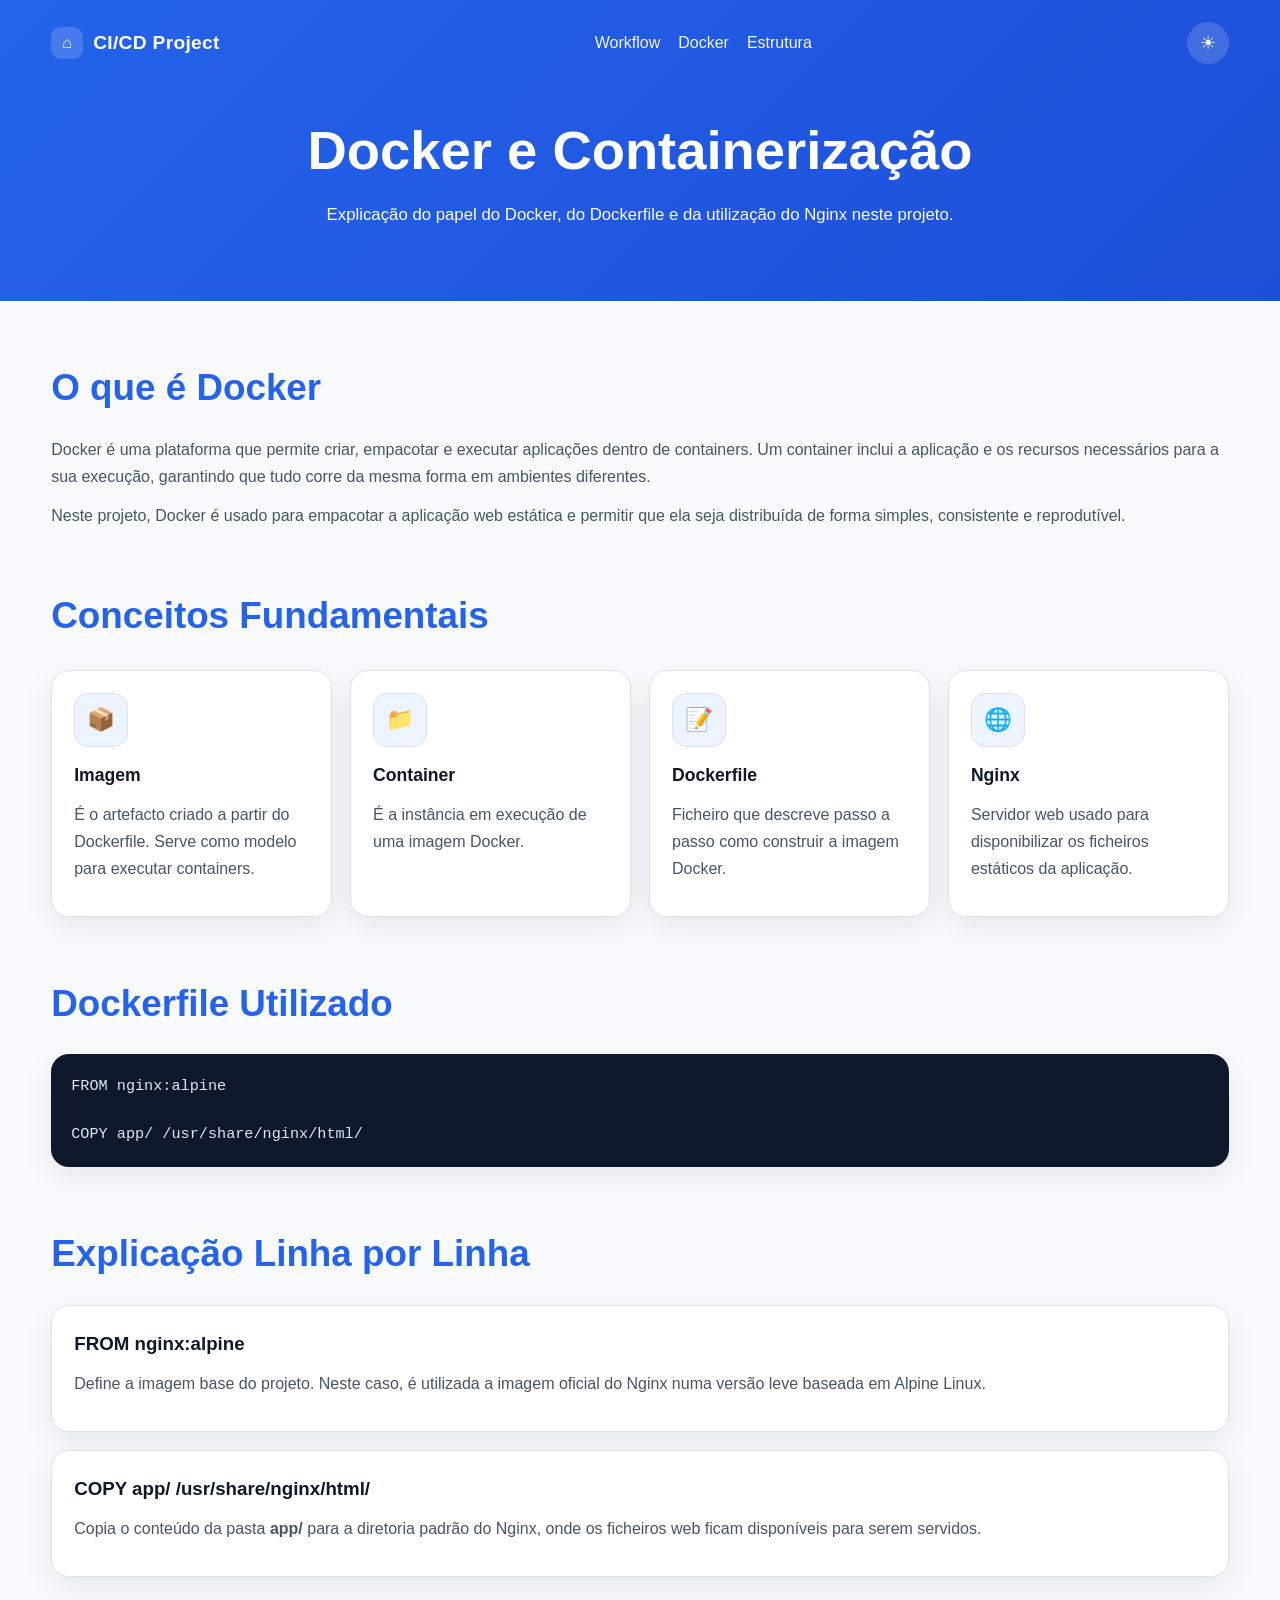
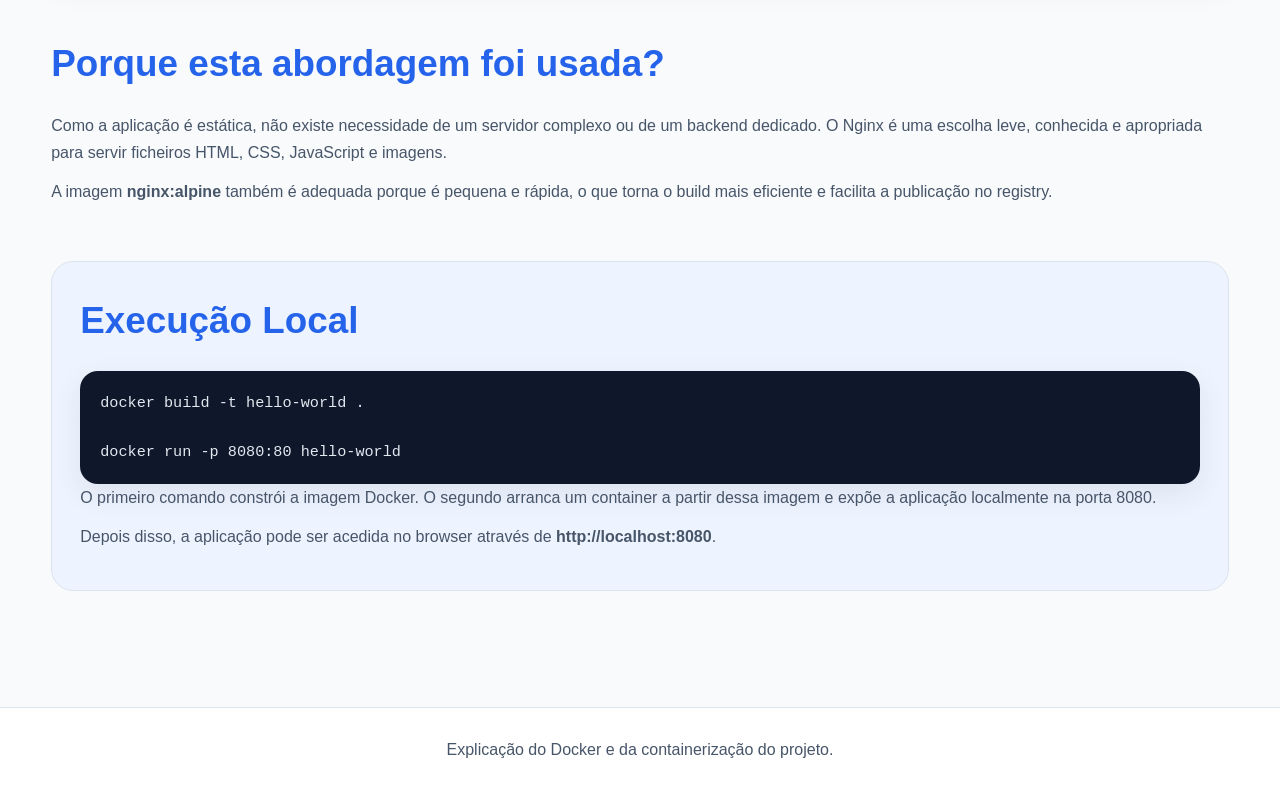
==== app/docker.html @ fa9b2e65 "Add files via upload" ====
<!DOCTYPE html>
<html lang="pt">
<head>
  <meta charset="UTF-8" />
  <meta name="viewport" content="width=device-width, initial-scale=1.0" />
  <title>Docker - CI/CD Project</title>
  <link rel="stylesheet" href="style.css" />
</head>
<body>
  <header class="sub-hero">
<nav class="navbar">
  <a href="index.html" class="logo">
    <span class="logo-icon">⌂</span>
    <span>CI/CD Project</span>
  </a>

  <ul class="nav-links">
    <li><a href="workflow.html">Workflow</a></li>
    <li><a href="docker.html">Docker</a></li>
    <li><a href="estrutura.html">Estrutura</a></li>
  </ul>

  <button id="themeToggle" class="theme-toggle" aria-label="Alternar tema">
    <span id="themeIcon">☀</span>
  </button>
</nav>

    <div class="sub-hero-content">
      <h1>Docker e Containerização</h1>
      <p>
        Explicação do papel do Docker, do Dockerfile e da utilização do Nginx neste projeto.
      </p>
    </div>
  </header>

  <main>
    <section class="section">
      <h2>O que é Docker</h2>
      <p>
        Docker é uma plataforma que permite criar, empacotar e executar aplicações
        dentro de containers. Um container inclui a aplicação e os recursos necessários
        para a sua execução, garantindo que tudo corre da mesma forma em ambientes diferentes.
      </p>
      <p>
        Neste projeto, Docker é usado para empacotar a aplicação web estática e permitir
        que ela seja distribuída de forma simples, consistente e reprodutível.
      </p>
    </section>

    <section class="section">
      <h2>Conceitos Fundamentais</h2>
      <div class="card-grid">
        <article class="card">
          <div class="card-icon emoji-icon">📦</div>
          <h3>Imagem</h3>
          <p>
            É o artefacto criado a partir do Dockerfile. Serve como modelo para
            executar containers.
          </p>
        </article>

        <article class="card">
          <div class="card-icon emoji-icon">📁</div>
          <h3>Container</h3>
          <p>
            É a instância em execução de uma imagem Docker.
          </p>
        </article>

        <article class="card">
          <div class="card-icon emoji-icon">📝</div>
          <h3>Dockerfile</h3>
          <p>
            Ficheiro que descreve passo a passo como construir a imagem Docker.
          </p>
        </article>

        <article class="card">
          <div class="card-icon emoji-icon">🌐</div>
          <h3>Nginx</h3>
          <p>
            Servidor web usado para disponibilizar os ficheiros estáticos da aplicação.
          </p>
        </article>
      </div>
    </section>

    <section class="section">
      <h2>Dockerfile Utilizado</h2>
      <div class="code-block">
<pre><code>FROM nginx:alpine

COPY app/ /usr/share/nginx/html/</code></pre>
      </div>
    </section>

    <section class="section">
      <h2>Explicação Linha por Linha</h2>
      <div class="stack-grid">
        <div class="info-box">
          <h3>FROM nginx:alpine</h3>
          <p>
            Define a imagem base do projeto. Neste caso, é utilizada a imagem oficial
            do Nginx numa versão leve baseada em Alpine Linux.
          </p>
        </div>

        <div class="info-box">
          <h3>COPY app/ /usr/share/nginx/html/</h3>
          <p>
            Copia o conteúdo da pasta <strong>app/</strong> para a diretoria padrão
            do Nginx, onde os ficheiros web ficam disponíveis para serem servidos.
          </p>
        </div>
      </div>
    </section>

    <section class="section">
      <h2>Porque esta abordagem foi usada?</h2>
      <p>
        Como a aplicação é estática, não existe necessidade de um servidor complexo
        ou de um backend dedicado. O Nginx é uma escolha leve, conhecida e apropriada
        para servir ficheiros HTML, CSS, JavaScript e imagens.
      </p>
      <p>
        A imagem <strong>nginx:alpine</strong> também é adequada porque é pequena e rápida,
        o que torna o build mais eficiente e facilita a publicação no registry.
      </p>
    </section>

    <section class="section highlight">
      <h2>Execução Local</h2>
      <div class="code-block">
<pre><code>docker build -t hello-world .

docker run -p 8080:80 hello-world</code></pre>
      </div>
      <p>
        O primeiro comando constrói a imagem Docker. O segundo arranca um container
        a partir dessa imagem e expõe a aplicação localmente na porta 8080.
      </p>
      <p>
        Depois disso, a aplicação pode ser acedida no browser através de
        <strong>http://localhost:8080</strong>.
      </p>
    </section>
  </main>

  <footer class="footer">
    <p>Explicação do Docker e da containerização do projeto.</p>
  </footer>

  <script src="script.js"></script>
</body>
</html>
---- app/style.css ----
:root {
  --bg: #f8fafc;
  --surface: #ffffff;
  --surface-soft: #eef4ff;
  --text: #0f172a;
  --text-soft: #475569;
  --primary: #2563eb;
  --primary-dark: #1d4ed8;
  --border: #dbe3ef;
  --shadow: 0 10px 30px rgba(15, 23, 42, 0.08);
}

body.dark-mode {
  --bg: #0b1220;
  --surface: #111827;
  --surface-soft: #172033;
  --text: #f8fafc;
  --text-soft: #cbd5e1;
  --primary: #60a5fa;
  --primary-dark: #3b82f6;
  --border: #243042;
  --shadow: 0 10px 30px rgba(0, 0, 0, 0.35);
}

* {
  margin: 0;
  padding: 0;
  box-sizing: border-box;
}

html {
  scroll-behavior: smooth;
}

body {
  font-family: Arial, Helvetica, sans-serif;
  background: var(--bg);
  color: var(--text);
  line-height: 1.7;
  transition: background 0.3s ease, color 0.3s ease;
}

.hero,
.sub-hero {
  background: linear-gradient(135deg, var(--primary), var(--primary-dark));
  color: white;
}

.hero {
  padding-bottom: 72px;
}

.sub-hero {
  padding-bottom: 46px;
}

.navbar {
  width: min(1200px, 92%);
  margin: 0 auto;
  padding: 22px 0;
  display: flex;
  align-items: center;
  justify-content: space-between;
  gap: 20px;
  flex-wrap: wrap;
}

.logo {
  display: inline-flex;
  align-items: center;
  gap: 10px;
  color: white;
  text-decoration: none;
  font-size: 1.2rem;
  font-weight: 700;
  letter-spacing: 0.3px;
}

.logo:hover {
  opacity: 0.9;
}

.logo-icon {
  width: 32px;
  height: 32px;
  display: grid;
  place-items: center;
  border-radius: 10px;
  background: rgba(255, 255, 255, 0.16);
  font-size: 1rem;
  line-height: 1;
}

.nav-links {
  display: flex;
  gap: 18px;
  list-style: none;
  flex-wrap: wrap;
}

.nav-links a {
  color: white;
  text-decoration: none;
  font-weight: 500;
  opacity: 0.95;
  transition: opacity 0.2s ease;
}

.nav-links a:hover {
  opacity: 0.75;
}

.theme-toggle {
  width: 42px;
  height: 42px;
  border: none;
  border-radius: 50%;
  background: rgba(255, 255, 255, 0.16);
  color: white;
  font-size: 1.1rem;
  cursor: pointer;
  display: grid;
  place-items: center;
  transition: transform 0.2s ease, background 0.2s ease;
  backdrop-filter: blur(6px);
}

.theme-toggle:hover {
  transform: scale(1.06);
  background: rgba(255, 255, 255, 0.24);
}

.hero-content,
.sub-hero-content {
  width: min(950px, 92%);
  margin: 0 auto;
  text-align: center;
}

.hero-content {
  margin-top: 72px;
}

.sub-hero-content {
  margin-top: 34px;
}

.hero-badge {
  display: inline-block;
  background: rgba(255, 255, 255, 0.16);
  padding: 8px 14px;
  border-radius: 999px;
  font-size: 0.92rem;
  margin-bottom: 20px;
}

.hero-content h1,
.sub-hero-content h1 {
  font-size: clamp(2rem, 5vw, 3.4rem);
  line-height: 1.15;
  margin-bottom: 18px;
}

.hero-content p,
.sub-hero-content p {
  max-width: 760px;
  margin: 0 auto 26px;
  font-size: 1.05rem;
}

.hero-actions {
  display: flex;
  gap: 14px;
  justify-content: center;
  flex-wrap: wrap;
}

.btn-primary,
.btn-secondary {
  display: inline-block;
  text-decoration: none;
  padding: 12px 22px;
  border-radius: 12px;
  font-weight: 700;
  transition: transform 0.2s ease, opacity 0.2s ease;
}

.btn-primary {
  background: white;
  color: var(--primary);
}

.btn-secondary {
  background: rgba(255, 255, 255, 0.15);
  color: white;
  border: 1px solid rgba(255, 255, 255, 0.25);
}

.btn-primary:hover,
.btn-secondary:hover {
  transform: translateY(-2px);
  opacity: 0.92;
}

main {
  width: min(1200px, 92%);
  margin: 0 auto;
  padding: 56px 0 20px;
}

.section {
  margin-bottom: 56px;
}

.section h2 {
  font-size: clamp(1.7rem, 3vw, 2.3rem);
  margin-bottom: 16px;
  color: var(--primary);
}

.section p {
  color: var(--text-soft);
  margin-bottom: 12px;
}

.section-header {
  display: grid;
  grid-template-columns: 1.2fr 1fr;
  gap: 26px;
  align-items: center;
}

.section-image-box {
  display: flex;
  justify-content: center;
}

.section-image {
  width: 100%;
  max-width: 420px;
  object-fit: contain;
}

.large-image {
  border-radius: 18px;
  box-shadow: var(--shadow);
  border: 1px solid var(--border);
  background: var(--surface);
  padding: 12px;
}

.card-grid {
  display: grid;
  grid-template-columns: repeat(auto-fit, minmax(240px, 1fr));
  gap: 18px;
  margin-top: 22px;
}

.card {
  background: var(--surface);
  border: 1px solid var(--border);
  border-radius: 18px;
  padding: 22px;
  box-shadow: var(--shadow);
  transition: transform 0.2s ease, border-color 0.2s ease;
}

.card:hover {
  transform: translateY(-4px);
  border-color: var(--primary);
}

.card h3 {
  margin-bottom: 10px;
  color: var(--text);
  font-size: 1.1rem;
}

.card-link {
  color: inherit;
  text-decoration: none;
}

.card-icon {
  width: 54px;
  height: 54px;
  border-radius: 14px;
  background: var(--surface-soft);
  display: grid;
  place-items: center;
  margin-bottom: 14px;
  border: 1px solid var(--border);
}

.card-icon img {
  width: 28px;
  height: 28px;
  object-fit: contain;
}

.emoji-icon {
  font-size: 1.4rem;
}

.tech-showcase {
  display: grid;
  grid-template-columns: repeat(auto-fit, minmax(240px, 1fr));
  gap: 20px;
  margin-top: 24px;
}

.tech-feature {
  background: var(--surface);
  border: 1px solid var(--border);
  border-radius: 20px;
  padding: 24px;
  text-align: center;
  box-shadow: var(--shadow);
  transition: transform 0.2s ease, border-color 0.2s ease;
}

.tech-feature:hover {
  transform: translateY(-4px);
  border-color: var(--primary);
}

.tech-logo {
  width: 72px;
  height: 72px;
  object-fit: contain;
  margin-bottom: 16px;
}

.highlight {
  background: var(--surface-soft);
  border: 1px solid var(--border);
  border-radius: 22px;
  padding: 28px;
}

.flow {
  display: grid;
  grid-template-columns: repeat(auto-fit, minmax(210px, 1fr));
  gap: 18px;
  margin-top: 28px;
}

.flow-step {
  background: var(--surface);
  border: 1px solid var(--border);
  border-radius: 18px;
  padding: 20px;
  box-shadow: var(--shadow);
}

.flow-step h3 {
  margin-bottom: 8px;
  font-size: 1.05rem;
}

.flow-step p {
  margin-bottom: 0;
}

.flow-number {
  display: inline-grid;
  place-items: center;
  width: 34px;
  height: 34px;
  border-radius: 50%;
  background: var(--primary);
  color: white;
  font-weight: 700;
  margin-bottom: 12px;
}

.code-block {
  background: #0f172a;
  color: #e2e8f0;
  border-radius: 18px;
  padding: 20px;
  overflow-x: auto;
  box-shadow: var(--shadow);
  margin-top: 18px;
}

.code-block pre {
  margin: 0;
  font-family: Consolas, Monaco, monospace;
  font-size: 0.95rem;
  line-height: 1.6;
}

.stack-grid {
  display: grid;
  gap: 18px;
  margin-top: 20px;
}

.info-box {
  background: var(--surface);
  border: 1px solid var(--border);
  border-radius: 18px;
  padding: 22px;
  box-shadow: var(--shadow);
}

.info-box h3 {
  margin-bottom: 10px;
}

.footer {
  margin-top: 40px;
  padding: 28px 20px;
  text-align: center;
  background: var(--surface);
  border-top: 1px solid var(--border);
  color: var(--text-soft);
}

@media (max-width: 900px) {
  .section-header {
    grid-template-columns: 1fr;
  }
}

@media (max-width: 820px) {
  .navbar {
    justify-content: center;
  }

  .nav-links {
    justify-content: center;
  }

  .hero-content {
    margin-top: 54px;
  }
}
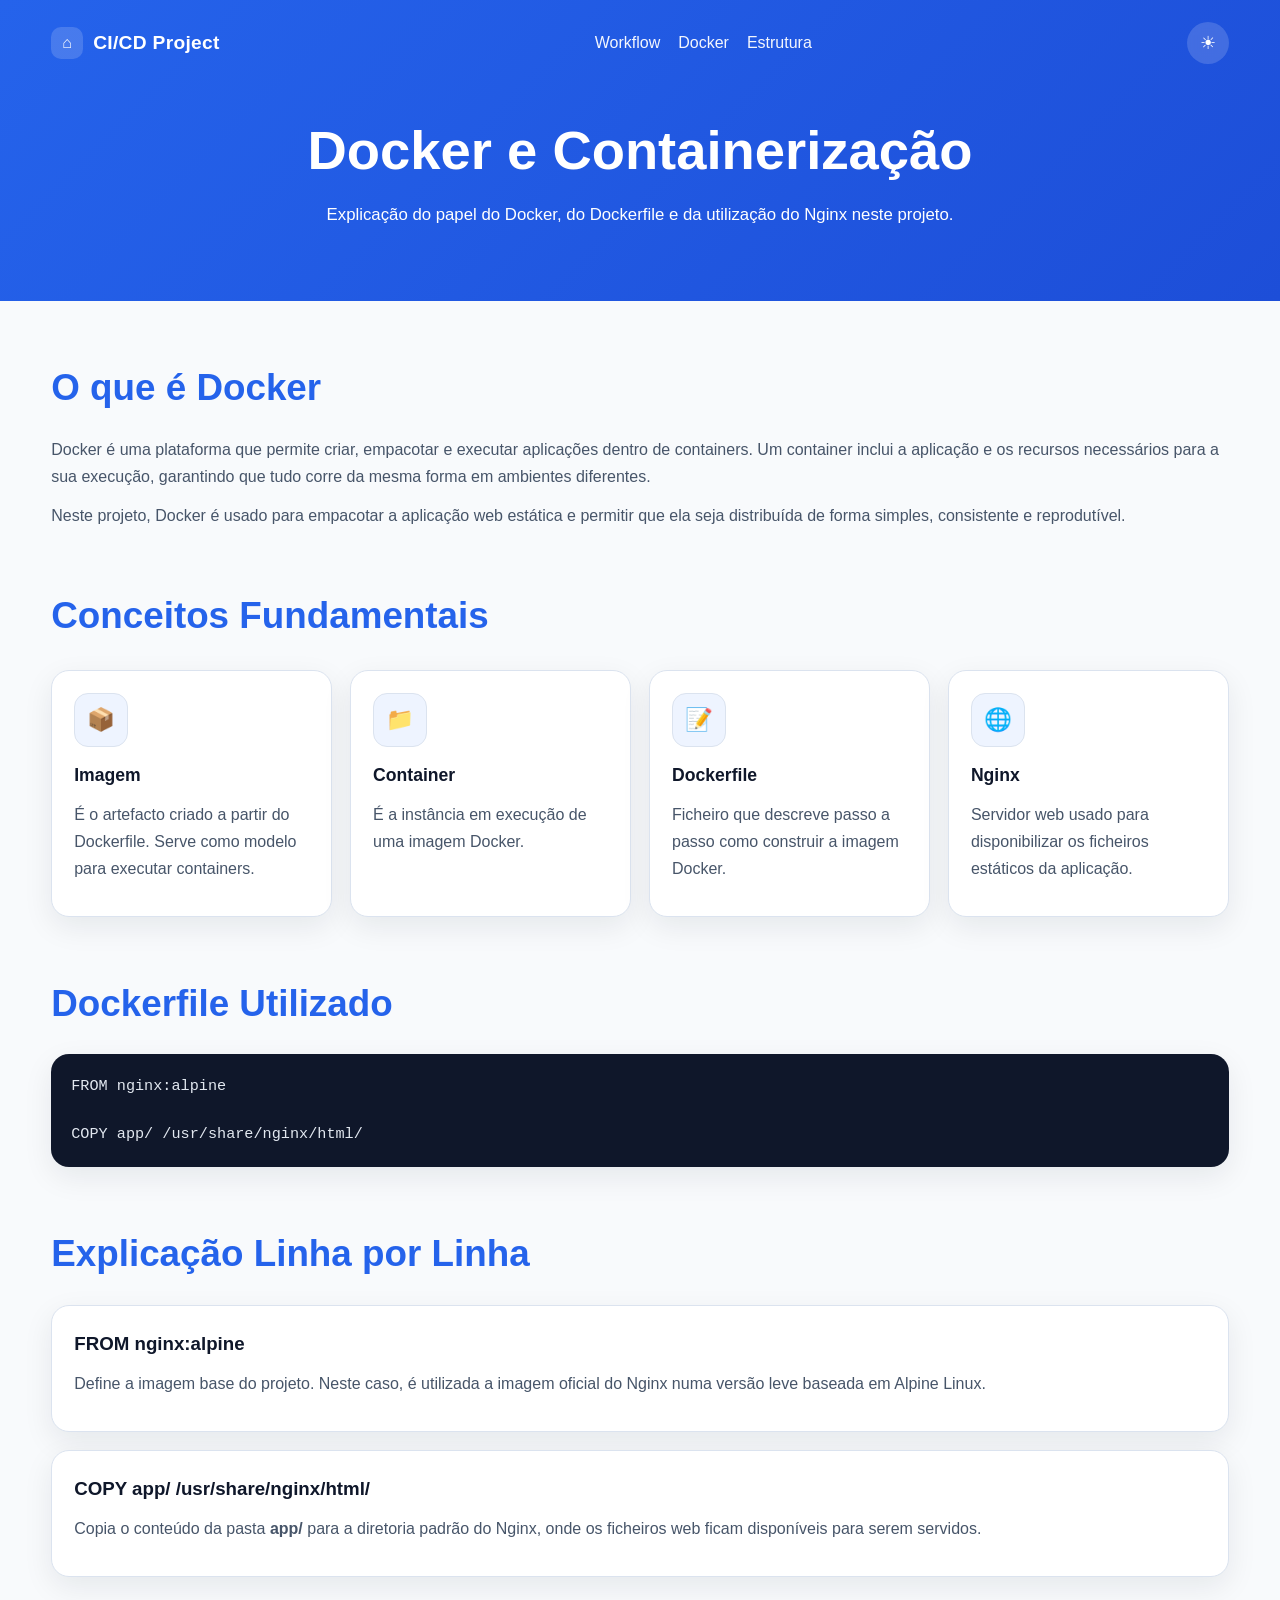
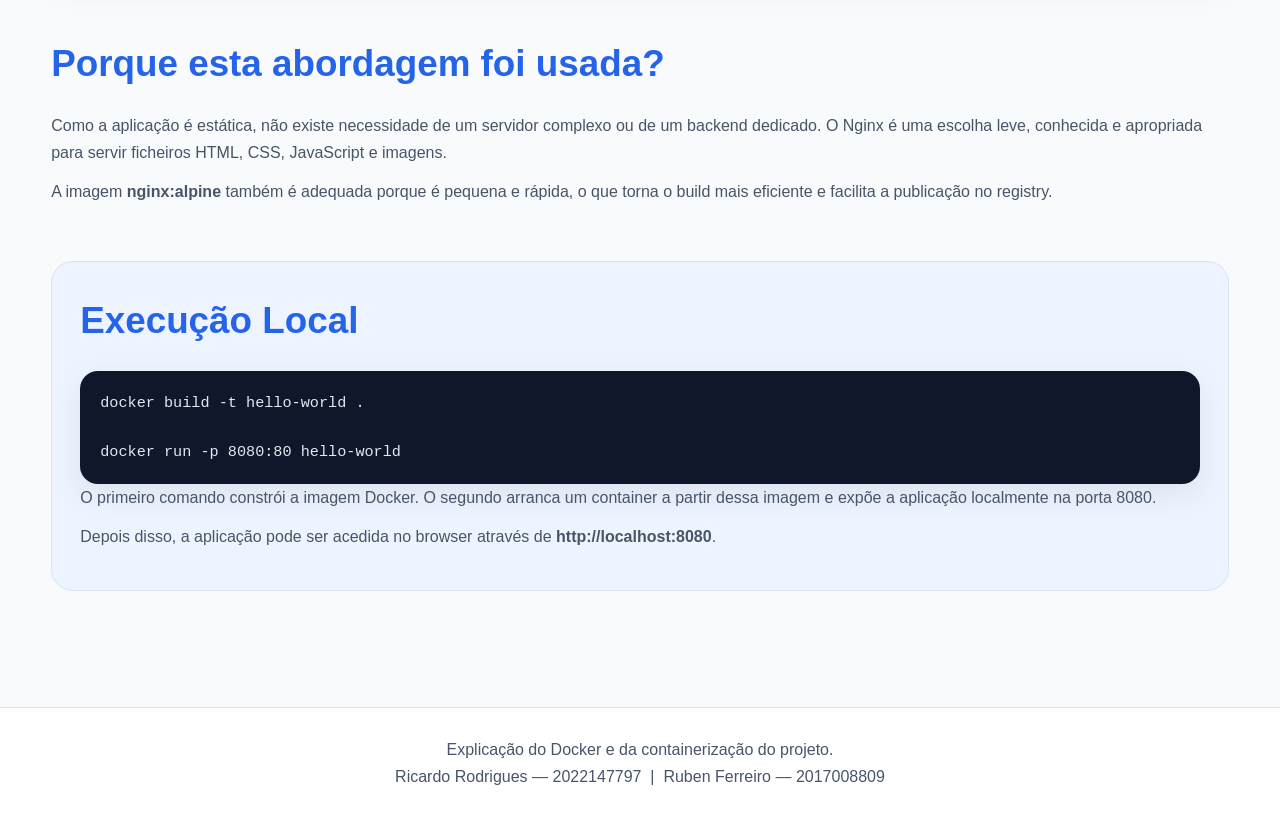
==== commit 97e1e834: "fix: add authors names" ====
--- a/app/docker.html
+++ b/app/docker.html
@@ -148,6 +148,7 @@
 
   <footer class="footer">
     <p>Explicação do Docker e da containerização do projeto.</p>
+    <p>Ricardo Rodrigues — 2022147797 &nbsp;|&nbsp; Ruben Ferreiro — 2017008809</p>
   </footer>
 
   <script src="script.js"></script>
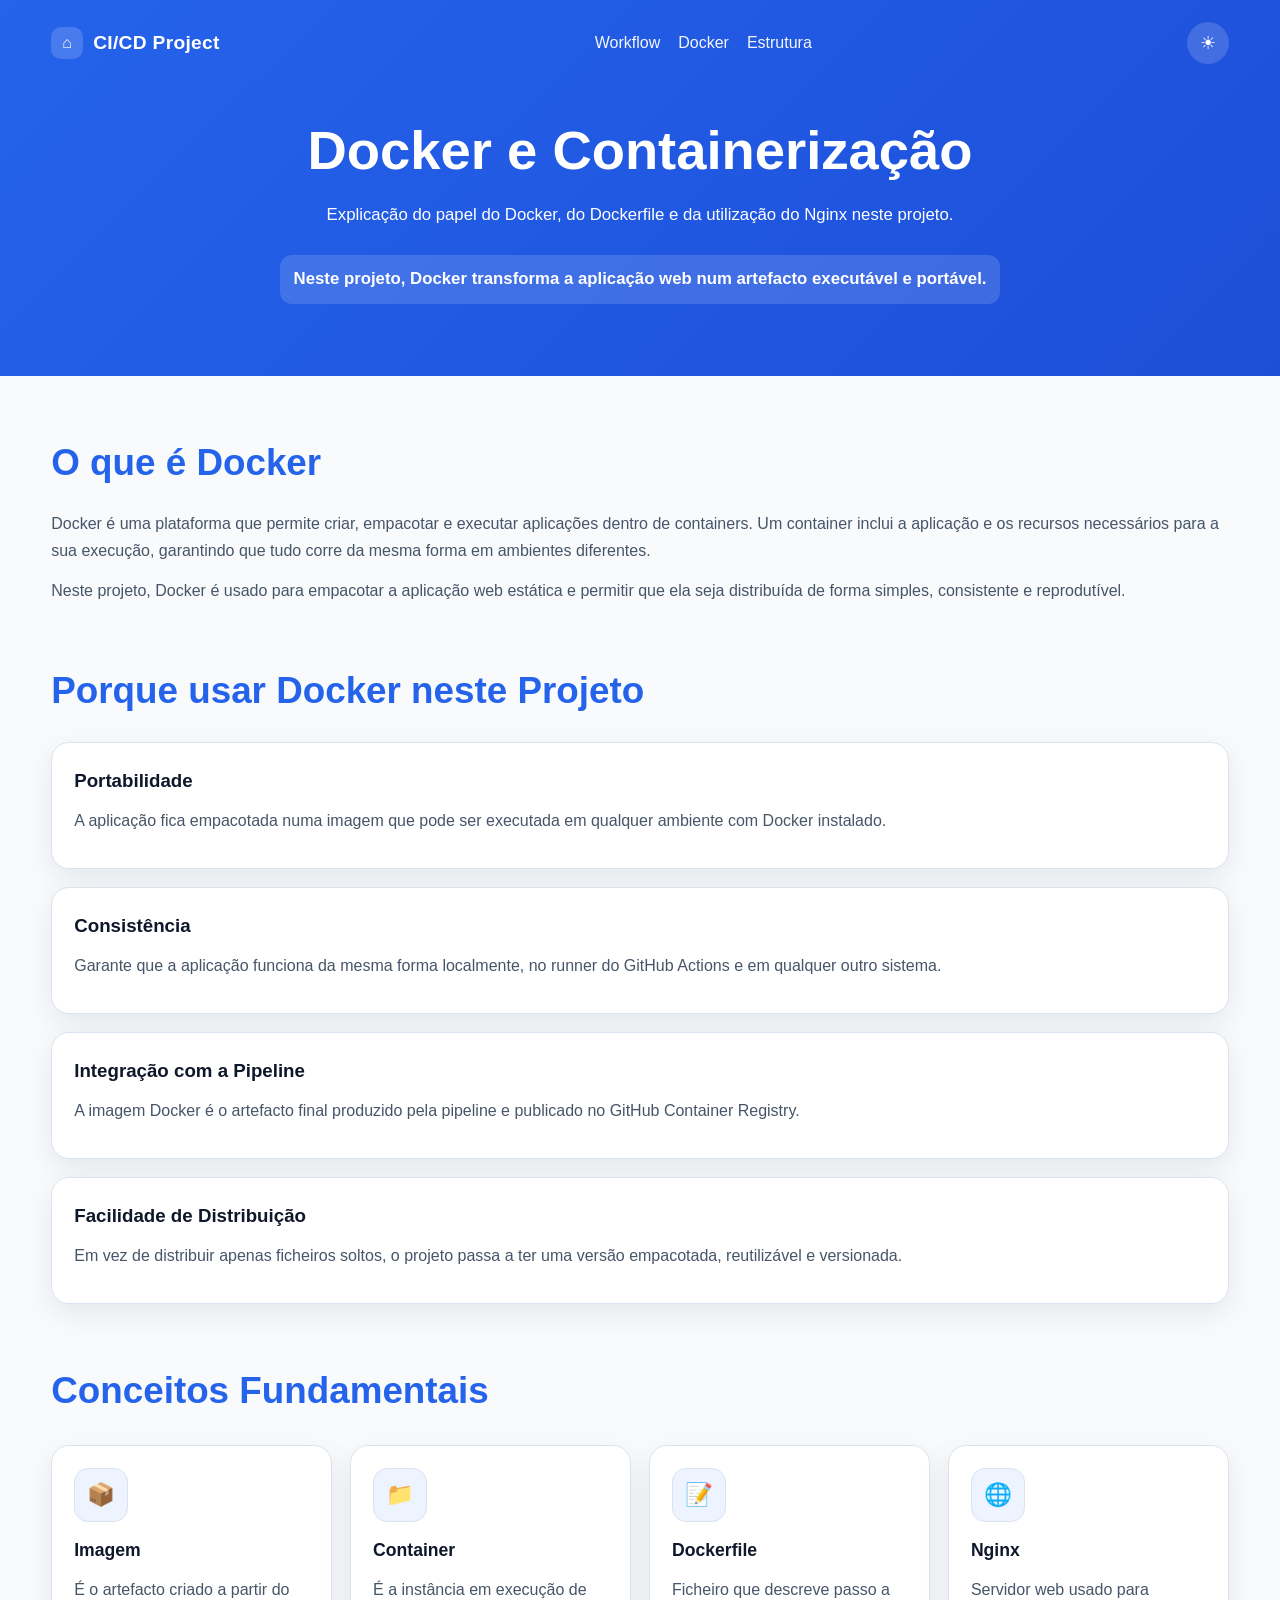
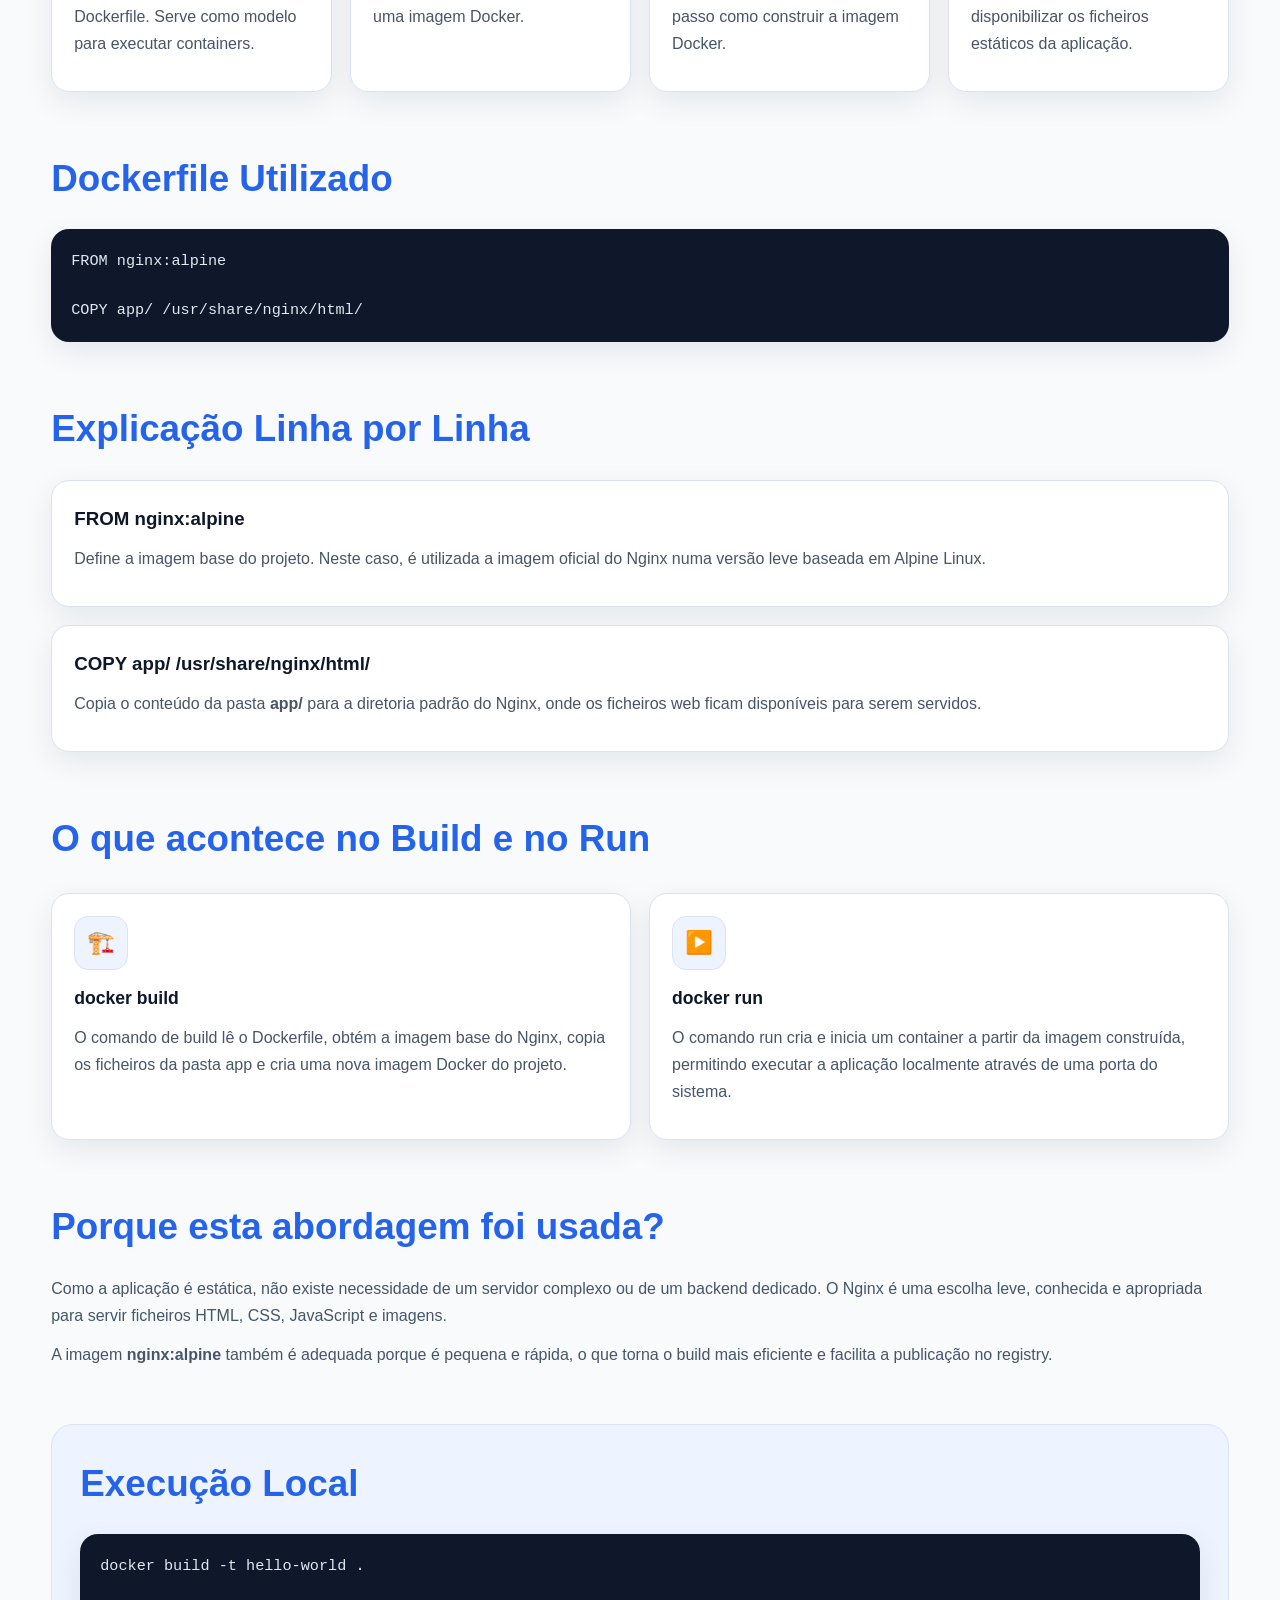
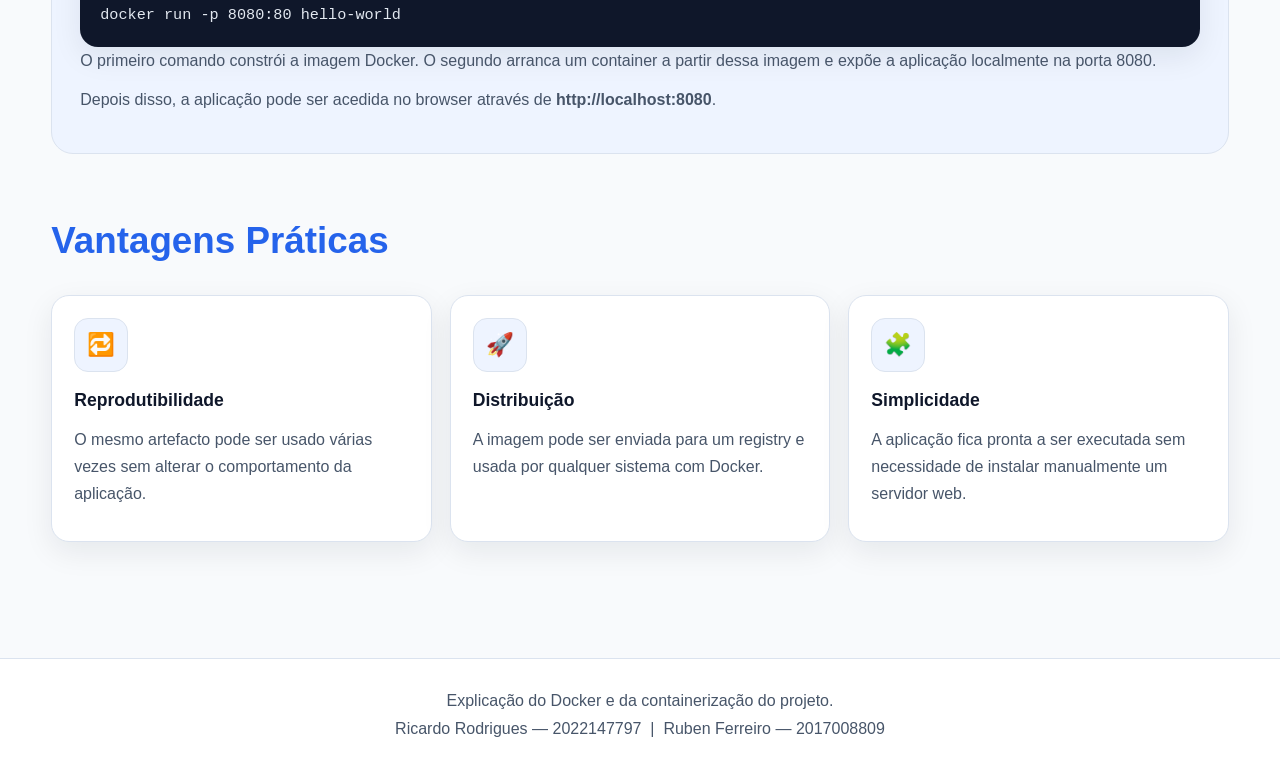
==== commit 912673f2: "Latest updates" ====
--- a/app/docker.html
+++ b/app/docker.html
@@ -8,27 +8,30 @@
 </head>
 <body>
   <header class="sub-hero">
-<nav class="navbar">
-  <a href="index.html" class="logo">
-    <span class="logo-icon">⌂</span>
-    <span>CI/CD Project</span>
-  </a>
-
-  <ul class="nav-links">
-    <li><a href="workflow.html">Workflow</a></li>
-    <li><a href="docker.html">Docker</a></li>
-    <li><a href="estrutura.html">Estrutura</a></li>
-  </ul>
-
-  <button id="themeToggle" class="theme-toggle" aria-label="Alternar tema">
-    <span id="themeIcon">☀</span>
-  </button>
-</nav>
+    <nav class="navbar">
+      <a href="index.html" class="logo">
+        <span class="logo-icon">⌂</span>
+        <span>CI/CD Project</span>
+      </a>
+
+      <ul class="nav-links">
+        <li><a href="workflow.html">Workflow</a></li>
+        <li><a href="docker.html">Docker</a></li>
+        <li><a href="estrutura.html">Estrutura</a></li>
+      </ul>
+
+      <button id="themeToggle" class="theme-toggle" aria-label="Alternar tema">
+        <span id="themeIcon">☀</span>
+      </button>
+    </nav>
 
     <div class="sub-hero-content">
       <h1>Docker e Containerização</h1>
       <p>
         Explicação do papel do Docker, do Dockerfile e da utilização do Nginx neste projeto.
+      </p>
+      <p class="mini-highlight">
+        Neste projeto, Docker transforma a aplicação web num artefacto executável e portável.
       </p>
     </div>
   </header>
@@ -48,6 +51,43 @@
     </section>
 
     <section class="section">
+      <h2>Porque usar Docker neste Projeto</h2>
+      <div class="stack-grid">
+        <div class="info-box">
+          <h3>Portabilidade</h3>
+          <p>
+            A aplicação fica empacotada numa imagem que pode ser executada em qualquer
+            ambiente com Docker instalado.
+          </p>
+        </div>
+
+        <div class="info-box">
+          <h3>Consistência</h3>
+          <p>
+            Garante que a aplicação funciona da mesma forma localmente, no runner
+            do GitHub Actions e em qualquer outro sistema.
+          </p>
+        </div>
+
+        <div class="info-box">
+          <h3>Integração com a Pipeline</h3>
+          <p>
+            A imagem Docker é o artefacto final produzido pela pipeline e publicado
+            no GitHub Container Registry.
+          </p>
+        </div>
+
+        <div class="info-box">
+          <h3>Facilidade de Distribuição</h3>
+          <p>
+            Em vez de distribuir apenas ficheiros soltos, o projeto passa a ter uma
+            versão empacotada, reutilizável e versionada.
+          </p>
+        </div>
+      </div>
+    </section>
+
+    <section class="section">
       <h2>Conceitos Fundamentais</h2>
       <div class="card-grid">
         <article class="card">
@@ -112,6 +152,29 @@
             do Nginx, onde os ficheiros web ficam disponíveis para serem servidos.
           </p>
         </div>
+      </div>
+    </section>
+
+    <section class="section">
+      <h2>O que acontece no Build e no Run</h2>
+      <div class="card-grid">
+        <article class="card">
+          <div class="card-icon emoji-icon">🏗️</div>
+          <h3>docker build</h3>
+          <p>
+            O comando de build lê o Dockerfile, obtém a imagem base do Nginx,
+            copia os ficheiros da pasta app e cria uma nova imagem Docker do projeto.
+          </p>
+        </article>
+
+        <article class="card">
+          <div class="card-icon emoji-icon">▶️</div>
+          <h3>docker run</h3>
+          <p>
+            O comando run cria e inicia um container a partir da imagem construída,
+            permitindo executar a aplicação localmente através de uma porta do sistema.
+          </p>
+        </article>
       </div>
     </section>
 
@@ -144,6 +207,35 @@
         <strong>http://localhost:8080</strong>.
       </p>
     </section>
+
+    <section class="section">
+      <h2>Vantagens Práticas</h2>
+      <div class="card-grid">
+        <article class="card">
+          <div class="card-icon emoji-icon">🔁</div>
+          <h3>Reprodutibilidade</h3>
+          <p>
+            O mesmo artefacto pode ser usado várias vezes sem alterar o comportamento da aplicação.
+          </p>
+        </article>
+
+        <article class="card">
+          <div class="card-icon emoji-icon">🚀</div>
+          <h3>Distribuição</h3>
+          <p>
+            A imagem pode ser enviada para um registry e usada por qualquer sistema com Docker.
+          </p>
+        </article>
+
+        <article class="card">
+          <div class="card-icon emoji-icon">🧩</div>
+          <h3>Simplicidade</h3>
+          <p>
+            A aplicação fica pronta a ser executada sem necessidade de instalar manualmente um servidor web.
+          </p>
+        </article>
+      </div>
+    </section>
   </main>
 
   <footer class="footer">
--- a/app/style.css
+++ b/app/style.css
@@ -136,6 +136,14 @@
   margin: 0 auto;
   text-align: center;
 }
+.mini-highlight {
+  display: inline-block;
+  margin-top: 8px;
+  padding: 10px 14px;
+  border-radius: 12px;
+  background: rgba(255, 255, 255, 0.14);
+  font-weight: 600;
+}
 
 .hero-content {
   margin-top: 72px;
